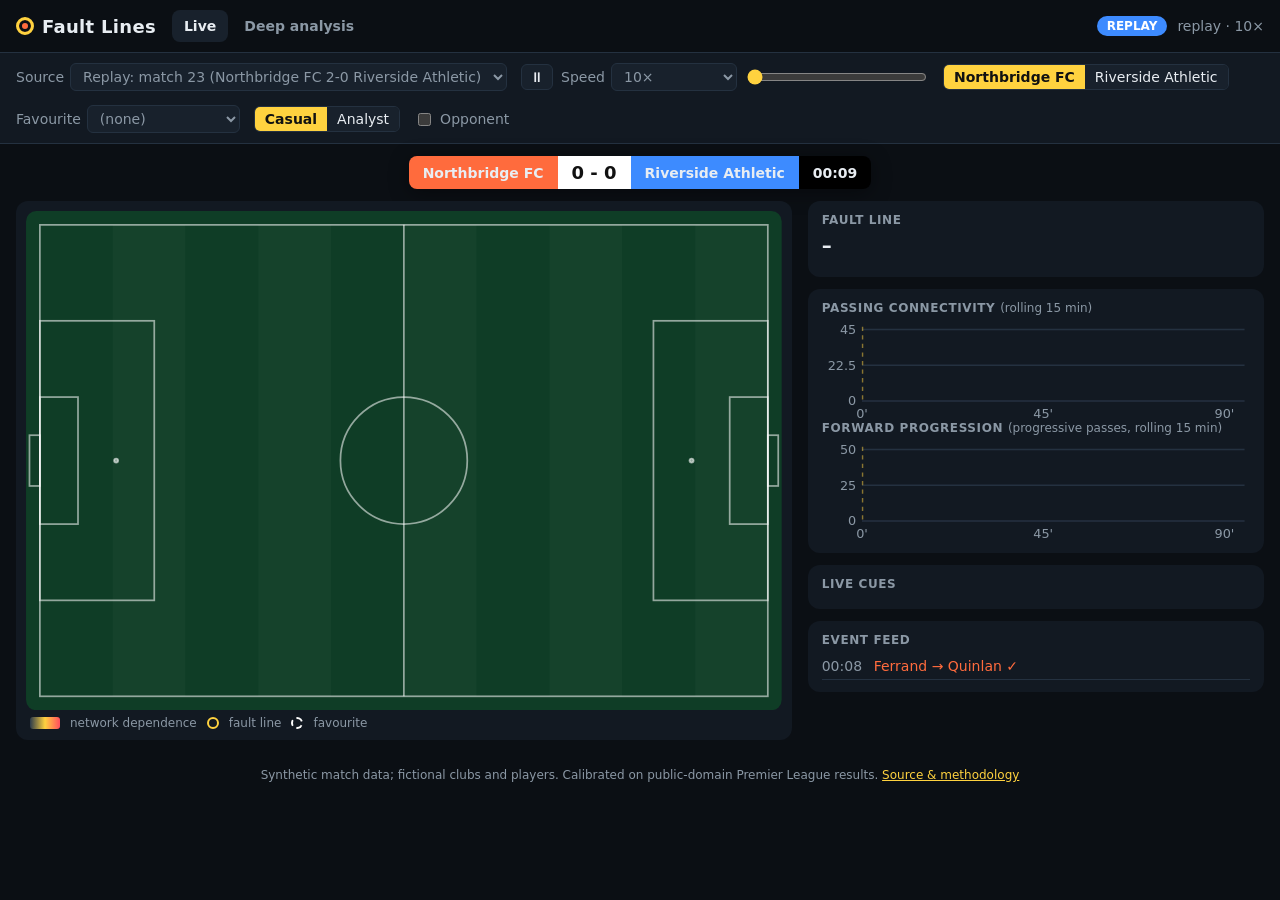
==== web/index.html @ cad47d64 "Add live web page with deep-analysis tab and SSE live feed server Static page (GitHub Pages) with a " ====
<!doctype html>
<html lang="en">
<head>
  <meta charset="utf-8">
  <meta name="viewport" content="width=device-width, initial-scale=1">
  <title>Fault Lines</title>
  <meta name="description" content="Live pass-network intelligence: who holds the team together, and what breaks without them.">
  <link rel="stylesheet" href="style.css">
  <script src="config.js"></script>
  <script type="module" src="app.js"></script>
</head>
<body>
  <header class="top">
    <div class="brand"><span class="logo" aria-hidden="true"></span>Fault Lines</div>
    <nav class="tabs" role="tablist">
      <button role="tab" id="tab-live" aria-selected="true" aria-controls="panel-live">Live</button>
      <button role="tab" id="tab-analysis" aria-selected="false" aria-controls="panel-analysis">Deep analysis</button>
    </nav>
    <div class="status"><span id="badge" class="badge">Connecting…</span><span id="latency" class="muted"></span></div>
  </header>

  <section class="controls" aria-label="View settings">
    <label>Source <select id="source"></select></label>
    <span id="replay-controls" class="replay">
      <button id="play" aria-label="Play or pause">⏸</button>
      <label>Speed <select id="speed">
        <option value="1">1× real time</option><option value="10" selected>10×</option>
        <option value="30">30×</option><option value="60">60×</option></select></label>
      <input id="seek" type="range" min="0" max="5700" value="0" aria-label="Match clock">
    </span>
    <span class="seg" role="radiogroup" aria-label="Follow team">
      <button id="follow-home" role="radio" aria-checked="true"></button>
      <button id="follow-away" role="radio" aria-checked="false"></button>
    </span>
    <label>Favourite <select id="favourite"><option value="">(none)</option></select></label>
    <span class="seg" role="radiogroup" aria-label="Audience">
      <button id="mode-casual" role="radio" aria-checked="true">Casual</button>
      <button id="mode-analyst" role="radio" aria-checked="false">Analyst</button>
    </span>
    <label class="check"><input id="show-opp" type="checkbox"> Opponent</label>
  </section>

  <div class="scorebug" aria-live="polite">
    <span class="team home" id="sb-home"></span>
    <span class="score" id="sb-score">0 - 0</span>
    <span class="team away" id="sb-away"></span>
    <span class="clock" id="sb-clock">00:00</span>
  </div>

  <main>
    <section id="panel-live" role="tabpanel" aria-labelledby="tab-live" class="live-panel">
      <div class="pitch-wrap">
        <svg id="pitch" viewBox="-2 -2 109 72" role="img" aria-label="Passing network on the pitch"></svg>
        <div id="lower-third" class="lower-third" hidden><b id="lt-kind"></b><span id="lt-text"></span></div>
        <div class="legend"><span class="sw frag"></span>network dependence <span class="sw ring"></span>fault line <span class="sw fav"></span>favourite</div>
      </div>
      <aside class="side">
        <div class="card fault">
          <div class="label">Fault line</div>
          <div class="big"><span id="fl-name">–</span><span id="fl-value" class="value"></span></div>
          <p id="fl-text" class="explain"></p>
          <p id="fav-text" class="explain fav-line"></p>
        </div>
        <div class="card">
          <div class="label">Passing connectivity <span class="muted">(rolling 15 min)</span></div>
          <svg id="spark-conn" class="spark" viewBox="0 0 300 70" aria-label="Connectivity over time"></svg>
          <div class="label">Forward progression <span class="muted">(progressive passes, rolling 15 min)</span></div>
          <svg id="spark-prog" class="spark" viewBox="0 0 300 70" aria-label="Progression over time"></svg>
        </div>
        <div class="card">
          <div class="label">Live cues</div>
          <ol id="cues" class="feed"></ol>
        </div>
        <div class="card">
          <div class="label">Event feed</div>
          <ol id="ticker" class="feed ticker"></ol>
        </div>
      </aside>
    </section>

    <section id="panel-analysis" role="tabpanel" aria-labelledby="tab-analysis" class="analysis" hidden>
      <div class="card wide">
        <div class="label">Network dependence over time <span class="muted">(share of teammates' passing connectivity lost without each player; faded = first 15 min, low confidence; click a row)</span></div>
        <div id="heat" class="heat"></div>
      </div>
      <div class="grid2">
        <div class="card">
          <div class="label">Player profile</div>
          <h3 id="pp-name">Choose a player</h3>
          <div id="pp-tiles" class="tiles"></div>
          <svg id="pp-line" class="chart" viewBox="0 0 400 150" aria-label="Player dependence over time"></svg>
          <div class="muted small">Player (gold) vs team average (grey)</div>
        </div>
        <div class="card">
          <div class="label">Pass map <span class="muted">(green completed, red lost)</span></div>
          <svg id="pp-passes" viewBox="-2 -2 109 72" class="mini-pitch" aria-label="Player pass map"></svg>
          <div class="label">Top passing partners <span class="muted">(rolling window)</span></div>
          <div id="pp-partners" class="bars"></div>
        </div>
      </div>
      <div class="grid2">
        <div class="card">
          <div class="label">Team connectivity</div>
          <svg id="tc-conn" class="chart" viewBox="0 0 400 150"></svg>
        </div>
        <div class="card">
          <div class="label">Team progression and ball security</div>
          <svg id="tc-prog" class="chart" viewBox="0 0 400 150"></svg>
          <div class="muted small">Solid: progressive passes per 15 min. Dotted: pass completion %.</div>
        </div>
      </div>
      <div class="grid2">
        <div class="card">
          <div class="label">Analyst read</div>
          <p id="an-text" class="explain"></p>
        </div>
        <div class="card">
          <div class="label">Key moments</div>
          <ol id="moments" class="feed"></ol>
        </div>
      </div>
    </section>
  </main>
  <footer class="muted small">Synthetic match data; fictional clubs and players. Calibrated on public-domain Premier League results.
    <a href="https://github.com/harshul27/faultlines">Source &amp; methodology</a></footer>
</body>
</html>
---- web/style.css ----
:root {
  --bg: #0b0f14; --panel: #121922; --panel-2: #18212c; --line: #243140;
  --text: #e8edf2; --muted: #8b98a5; --home: #ff6b3d; --away: #3d8bff;
  --accent: #ffd23f; --good: #3ccf8e; --bad: #ff4d5e; --pitch: #0f3d26; --pitch-line: rgba(255,255,255,.55);
  font-family: "Inter", "Segoe UI", system-ui, sans-serif; color-scheme: dark;
}
* { box-sizing: border-box; }
[hidden] { display: none !important; }
body { margin: 0; background: var(--bg); color: var(--text); font-size: 14px; }
button, select, input { font: inherit; color: inherit; }
a { color: var(--accent); }
.muted { color: var(--muted); } .small { font-size: 12px; }

.top { display: flex; align-items: center; gap: 16px; padding: 10px 16px; border-bottom: 1px solid var(--line); flex-wrap: wrap; }
.brand { font-weight: 800; letter-spacing: .3px; font-size: 18px; display: flex; align-items: center; gap: 8px; }
.logo { width: 18px; height: 18px; border-radius: 50%; border: 3px solid var(--accent); box-shadow: inset 0 0 0 3px var(--bg), inset 0 0 0 6px var(--home); }
.tabs { display: flex; gap: 4px; }
.tabs button { background: none; border: 0; padding: 8px 12px; border-radius: 8px; color: var(--muted); cursor: pointer; font-weight: 600; }
.tabs button[aria-selected="true"] { background: var(--panel-2); color: var(--text); }
.status { margin-left: auto; display: flex; gap: 10px; align-items: center; }
.badge { white-space: nowrap; padding: 3px 10px; border-radius: 999px; font-weight: 700; font-size: 12px; background: var(--panel-2); }
.badge.live { background: var(--bad); color: #fff; }
.badge.live::before { content: "● "; animation: blink 1.2s infinite; }
.badge.replay { background: var(--away); color: #fff; }
@keyframes blink { 50% { opacity: .3; } }

.controls { display: flex; gap: 14px; flex-wrap: wrap; align-items: center; padding: 10px 16px; background: var(--panel); border-bottom: 1px solid var(--line); }
.controls label { display: flex; gap: 6px; align-items: center; color: var(--muted); }
.controls select, .controls button { background: var(--panel-2); border: 1px solid var(--line); border-radius: 6px; padding: 4px 8px; }
.replay { display: flex; gap: 8px; align-items: center; }
.replay[hidden] { display: none; }
#seek { width: 180px; accent-color: var(--accent); }
.seg { display: inline-flex; border: 1px solid var(--line); border-radius: 6px; overflow: hidden; }
.seg button { border: 0; border-radius: 0; background: var(--panel-2); padding: 4px 10px; cursor: pointer; }
.seg button[aria-checked="true"] { background: var(--accent); color: #111; font-weight: 700; }
.check input { accent-color: var(--accent); }

.scorebug { display: flex; justify-content: center; align-items: stretch; margin: 12px auto 0; width: max-content; max-width: calc(100% - 32px);
  border-radius: 8px; overflow: hidden; font-weight: 800; box-shadow: 0 4px 20px rgba(0,0,0,.4); }
.scorebug > span { padding: 6px 14px; display: flex; align-items: center; }
.scorebug .home { background: var(--home); } .scorebug .away { background: var(--away); }
.scorebug .score { background: #fff; color: #111; font-size: 18px; min-width: 70px; justify-content: center; }
.scorebug .clock { background: #000; font-variant-numeric: tabular-nums; }

main { padding: 12px 16px; }
.live-panel { display: grid; grid-template-columns: minmax(0, 1.7fr) minmax(280px, 1fr); gap: 16px; }
.pitch-wrap { position: relative; background: var(--panel); border-radius: 12px; padding: 10px; align-self: start; }
#pitch { width: 100%; display: block; }
.legend { display: flex; gap: 10px; align-items: center; color: var(--muted); font-size: 12px; padding: 6px 4px 0; flex-wrap: wrap; }
.sw { display: inline-block; width: 12px; height: 12px; border-radius: 50%; }
.sw.frag { background: linear-gradient(90deg, #2b3a4a, var(--accent), var(--bad)); width: 30px; border-radius: 3px; }
.sw.ring { border: 2px solid var(--accent); } .sw.fav { border: 2px dashed #fff; }
.lower-third { position: absolute; left: 24px; bottom: 44px; max-width: 75%; background: rgba(6,10,14,.92); border-left: 5px solid var(--accent);
  padding: 8px 14px; border-radius: 4px; display: flex; flex-direction: column; animation: slidein .35s ease-out; }
.lower-third b { color: var(--accent); text-transform: uppercase; font-size: 11px; letter-spacing: 1px; }
.lower-third span { font-size: 16px; font-weight: 700; }
@keyframes slidein { from { transform: translateX(-30px); opacity: 0; } }

.side { display: flex; flex-direction: column; gap: 12px; min-width: 0; }
.card { background: var(--panel); border-radius: 12px; padding: 12px 14px; min-width: 0; }
.label { color: var(--muted); font-size: 12px; text-transform: uppercase; letter-spacing: .6px; font-weight: 700; margin-bottom: 6px; }
.label .muted { text-transform: none; letter-spacing: 0; font-weight: 400; }
.fault .big { display: flex; justify-content: space-between; align-items: baseline; gap: 8px; font-size: 20px; font-weight: 800; }
.fault .value { color: var(--accent); font-size: 28px; white-space: nowrap; }
.explain { line-height: 1.5; margin: 8px 0 0; }
.fav-line { color: var(--accent); }
.spark, .chart { width: 100%; display: block; }
.feed { list-style: none; margin: 0; padding: 0; max-height: 210px; overflow-y: auto; }
.feed li { padding: 5px 0; border-bottom: 1px solid var(--line); display: flex; gap: 8px; }
.feed time { color: var(--muted); font-variant-numeric: tabular-nums; min-width: 44px; }
.feed .kind { color: var(--accent); font-weight: 700; }
.ticker li.lost { color: var(--bad); } .ticker li.goal { color: var(--accent); font-weight: 800; }

.analysis { display: flex; flex-direction: column; gap: 16px; }
.grid2 { display: grid; grid-template-columns: 1fr 1fr; gap: 16px; }
.heat { display: grid; gap: 2px; overflow-x: auto; }
.heat .row { display: grid; grid-template-columns: 150px 1fr; align-items: center; gap: 8px; cursor: pointer; border-radius: 4px; }
.heat .row:hover, .heat .row.sel { background: var(--panel-2); }
.heat .name { white-space: nowrap; overflow: hidden; text-overflow: ellipsis; font-size: 12px; }
.heat .cells { display: grid; height: 16px; }
.heat .axis { color: var(--muted); font-size: 11px; display: flex; justify-content: space-between; margin-left: 158px; }
.tiles { display: grid; grid-template-columns: repeat(auto-fit, minmax(95px, 1fr)); gap: 8px; margin: 8px 0; }
.tile { background: var(--panel-2); border-radius: 8px; padding: 8px; }
.tile b { display: block; font-size: 20px; } .tile span { color: var(--muted); font-size: 11px; }
h3 { margin: 4px 0; }
.mini-pitch { width: 100%; display: block; }
.bars div { display: grid; grid-template-columns: 130px 1fr 32px; gap: 8px; align-items: center; margin: 4px 0; font-size: 12px; }
.bars i { display: block; height: 8px; border-radius: 4px; background: var(--accent); }
footer { padding: 16px; text-align: center; }

@media (max-width: 900px) {
  .live-panel, .grid2 { grid-template-columns: 1fr; }
  .lower-third { left: 14px; bottom: 40px; max-width: 90%; }
  .lower-third span { font-size: 14px; }
  .heat .row { grid-template-columns: 90px 1fr; } .heat .axis { margin-left: 98px; }
}
.ring { animation: pulse 1.6s ease-in-out infinite; }
@keyframes pulse { 50% { stroke-opacity: .25; stroke-width: 1.2; } }
@media (prefers-reduced-motion: reduce) { .ring, .badge.live::before, .lower-third { animation: none; } }
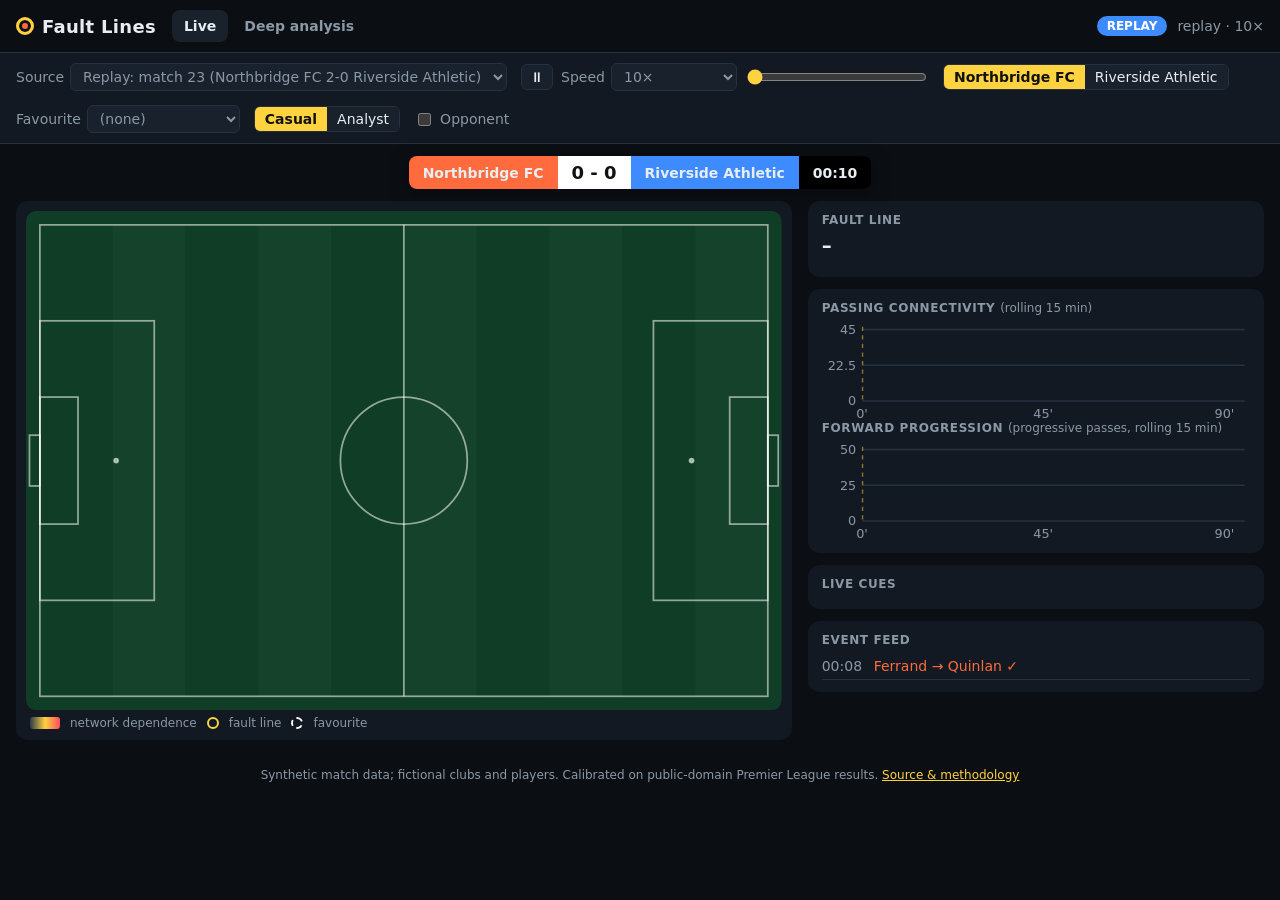
==== commit 5528395d: "Add Foundry explanations endpoint, language picker and container image /explain returns grounded Mic" ====
--- a/web/index.html
+++ b/web/index.html
@@ -37,6 +37,9 @@
       <button id="mode-casual" role="radio" aria-checked="true">Casual</button>
       <button id="mode-analyst" role="radio" aria-checked="false">Analyst</button>
     </span>
+    <label id="lang-wrap" hidden>Language <select id="lang">
+      <option>English</option><option>Spanish</option><option>French</option><option>Portuguese</option>
+      <option>Hindi</option><option>Arabic</option><option>Japanese</option></select></label>
     <label class="check"><input id="show-opp" type="checkbox"> Opponent</label>
   </section>
 
@@ -58,7 +61,8 @@
         <div class="card fault">
           <div class="label">Fault line</div>
           <div class="big"><span id="fl-name">–</span><span id="fl-value" class="value"></span></div>
-          <p id="fl-text" class="explain"></p>
+          <p id="fl-text" class="explain" dir="auto"></p>
+          <div id="fl-source" class="muted small"></div>
           <p id="fav-text" class="explain fav-line"></p>
         </div>
         <div class="card">
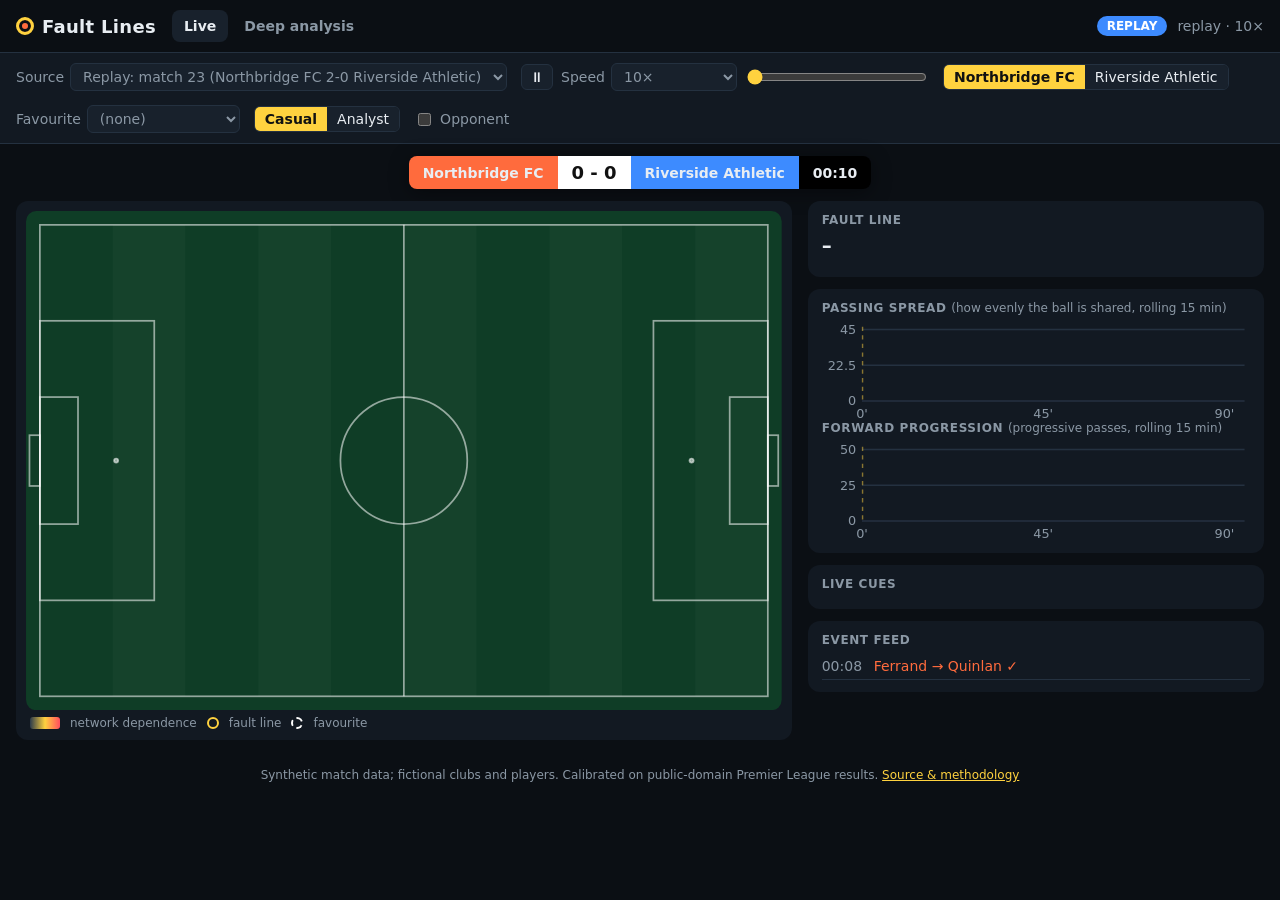
==== commit 93122fb4: "Add multi-agent "Ask the analyst" and fix accuracy gaps Agents on Microsoft Foundry, orchestrated wi" ====
--- a/web/index.html
+++ b/web/index.html
@@ -66,8 +66,8 @@
           <p id="fav-text" class="explain fav-line"></p>
         </div>
         <div class="card">
-          <div class="label">Passing connectivity <span class="muted">(rolling 15 min)</span></div>
-          <svg id="spark-conn" class="spark" viewBox="0 0 300 70" aria-label="Connectivity over time"></svg>
+          <div class="label">Passing spread <span class="muted">(how evenly the ball is shared, rolling 15 min)</span></div>
+          <svg id="spark-conn" class="spark" viewBox="0 0 300 70" aria-label="Passing spread over time"></svg>
           <div class="label">Forward progression <span class="muted">(progressive passes, rolling 15 min)</span></div>
           <svg id="spark-prog" class="spark" viewBox="0 0 300 70" aria-label="Progression over time"></svg>
         </div>
@@ -83,6 +83,16 @@
     </section>
 
     <section id="panel-analysis" role="tabpanel" aria-labelledby="tab-analysis" class="analysis" hidden>
+      <div class="card wide ask">
+        <div class="label">Ask the analyst <span class="muted">(AI agents on Microsoft Foundry · every number checked against the match data)</span></div>
+        <form id="ask-form" class="ask-form">
+          <input id="ask-q" maxlength="300" autocomplete="off" placeholder="e.g. What happens if Ferrand is marked out of the game?" aria-label="Your question">
+          <button type="submit" id="ask-go">Ask</button>
+        </form>
+        <div id="ask-chips" class="chips"></div>
+        <p id="ask-off" class="muted small" hidden>Questions need the live server (AI runs server-side, so no keys ever reach the browser). Replays and charts work without it.</p>
+        <div id="ask-log" class="ask-log" aria-live="polite"></div>
+      </div>
       <div class="card wide">
         <div class="label">Network dependence over time <span class="muted">(share of teammates' passing connectivity lost without each player; faded = first 15 min, low confidence; click a row)</span></div>
         <div id="heat" class="heat"></div>
@@ -104,7 +114,7 @@
       </div>
       <div class="grid2">
         <div class="card">
-          <div class="label">Team connectivity</div>
+          <div class="label">Passing spread <span class="muted">(higher = shared more evenly; lower = play runs through fewer links)</span></div>
           <svg id="tc-conn" class="chart" viewBox="0 0 400 150"></svg>
         </div>
         <div class="card">
--- a/web/style.css
+++ b/web/style.css
@@ -97,3 +97,17 @@
 .ring { animation: pulse 1.6s ease-in-out infinite; }
 @keyframes pulse { 50% { stroke-opacity: .25; stroke-width: 1.2; } }
 @media (prefers-reduced-motion: reduce) { .ring, .badge.live::before, .lower-third { animation: none; } }
+.ask-form { display: flex; gap: 8px; }
+.ask-form input { flex: 1; min-width: 0; background: var(--panel-2); border: 1px solid var(--line); border-radius: 8px; padding: 10px 12px; }
+.ask-form button { background: var(--accent); color: #111; border: 0; border-radius: 8px; padding: 0 18px; font-weight: 800; cursor: pointer; }
+.ask-form button:disabled { opacity: .5; cursor: wait; }
+.chips { display: flex; gap: 6px; flex-wrap: wrap; margin: 10px 0 4px; }
+.chips button { background: var(--panel-2); border: 1px solid var(--line); border-radius: 999px; padding: 4px 10px; font-size: 12px; cursor: pointer; color: var(--muted); }
+.chips button:hover { color: var(--text); border-color: var(--accent); }
+.ask-log { display: flex; flex-direction: column-reverse; gap: 10px; margin-top: 8px; }
+.qa { border-left: 3px solid var(--accent); padding: 4px 0 4px 12px; }
+.qa .q { color: var(--muted); font-size: 12px; } .qa .a { margin: 4px 0; line-height: 1.5; }
+.qa .src { font-size: 11px; color: var(--accent); }
+.qa details { font-size: 12px; color: var(--muted); } .qa summary { cursor: pointer; }
+.qa ol { margin: 6px 0; padding-left: 18px; } .qa li { margin: 2px 0; }
+.qa .err { color: var(--bad); }
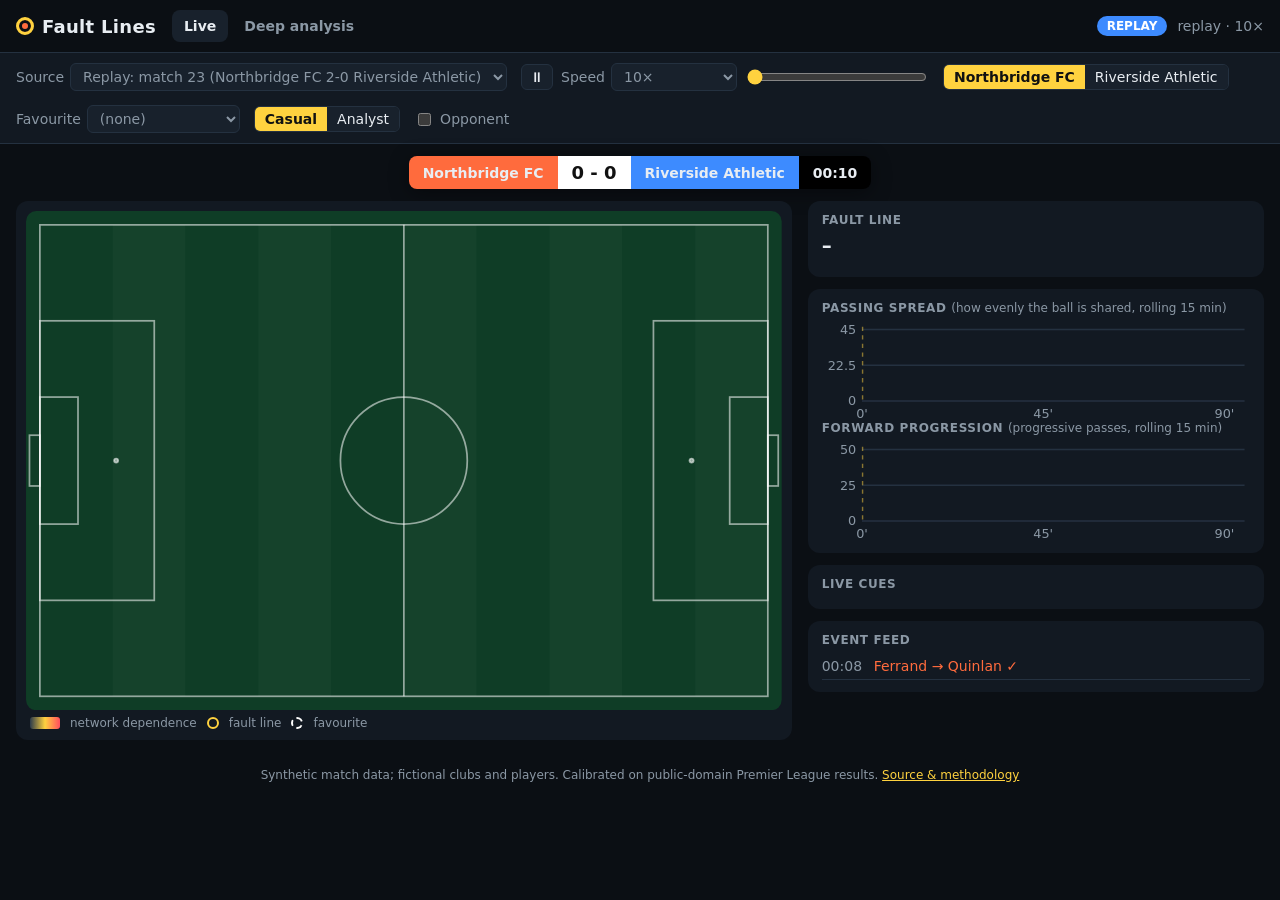
==== commit b2f2fbae: "Game plan: weighted player assessment against the coach's tactics Coach pastes the plan (paragraphs," ====
--- a/web/index.html
+++ b/web/index.html
@@ -94,6 +94,24 @@
         <div id="ask-log" class="ask-log" aria-live="polite"></div>
       </div>
       <div class="card wide">
+        <div class="label">Game plan <span class="muted">(your tactics as paragraphs, bullet points or a sheet: player, position, instruction, priority; applies to the team you follow)</span></div>
+        <textarea id="plan-text" rows="5" maxlength="6000" aria-label="Game plan" placeholder="e.g. Everything goes through Ferrand. Full-backs overlap and deliver into the box. Wingers counter-press high."></textarea>
+        <div class="plan-bar">
+          <button id="plan-apply" type="button" class="primary">Apply plan</button>
+          <label class="filebtn">Load file<input id="plan-file" type="file" accept=".txt,.csv,.tsv,.md"></label>
+          <button id="plan-reset" type="button">Demo plan</button>
+          <span id="plan-src" class="muted small"></span>
+        </div>
+        <div id="plan-read" class="plan-read"></div>
+      </div>
+      <div class="card wide">
+        <div class="label">Squad vs game plan <span class="muted">(plan fit 0-100: 50 = league norm for the role on the metrics your plan weights · load = share of team actions vs what the plan intends · click a player)</span></div>
+        <p id="squad-off" class="muted small" hidden>Player assessment runs on the live server.</p>
+        <div id="exec" class="exec"></div>
+        <div class="table-wrap"><table id="squad" class="squad"></table></div>
+        <div id="squad-detail" class="squad-detail"></div>
+      </div>
+      <div class="card wide">
         <div class="label">Network dependence over time <span class="muted">(share of teammates' passing connectivity lost without each player; faded = first 15 min, low confidence; click a row)</span></div>
         <div id="heat" class="heat"></div>
       </div>
--- a/web/style.css
+++ b/web/style.css
@@ -111,3 +111,27 @@
 .qa details { font-size: 12px; color: var(--muted); } .qa summary { cursor: pointer; }
 .qa ol { margin: 6px 0; padding-left: 18px; } .qa li { margin: 2px 0; }
 .qa .err { color: var(--bad); }
+textarea { font: inherit; color: inherit; width: 100%; background: var(--panel-2); border: 1px solid var(--line); border-radius: 8px; padding: 10px 12px; resize: vertical; line-height: 1.45; }
+.plan-bar { display: flex; gap: 8px; align-items: center; flex-wrap: wrap; margin-top: 8px; }
+.plan-bar button, .filebtn { background: var(--panel-2); border: 1px solid var(--line); border-radius: 8px; padding: 6px 12px; cursor: pointer; font-size: 13px; }
+.plan-bar .primary { background: var(--accent); color: #111; border: 0; font-weight: 800; }
+.plan-bar button:disabled { opacity: .5; cursor: wait; }
+.filebtn input { display: none; }
+.plan-read { display: grid; gap: 4px; margin-top: 10px; font-size: 12px; }
+.plan-read div { display: flex; gap: 8px; flex-wrap: wrap; align-items: baseline; }
+.plan-read b { color: var(--text); } .plan-read span { color: var(--muted); }
+.tag { display: inline-block; border: 1px solid var(--line); border-radius: 999px; padding: 1px 8px; font-size: 11px; color: var(--muted); }
+.tag.good { border-color: var(--good); color: var(--good); } .tag.bad { border-color: var(--bad); color: var(--bad); } .tag.warn { border-color: var(--accent); color: var(--accent); }
+.exec { display: flex; gap: 8px; flex-wrap: wrap; margin: 6px 0 10px; }
+.exec div { background: var(--panel-2); border-radius: 8px; padding: 6px 10px; font-size: 12px; max-width: 360px; }
+.exec b { font-size: 16px; margin-right: 6px; }
+.table-wrap { overflow-x: auto; }
+.squad { width: 100%; border-collapse: collapse; font-size: 12px; }
+.squad th { text-align: left; color: var(--muted); font-weight: 600; padding: 4px 6px; border-bottom: 1px solid var(--line); white-space: nowrap; }
+.squad td { padding: 5px 6px; border-bottom: 1px solid var(--line); vertical-align: middle; }
+.squad tr { cursor: pointer; } .squad tr.sel td { background: var(--panel-2); }
+.squad tbody tr:hover td { background: var(--panel-2); }
+.fit { display: flex; align-items: center; gap: 6px; min-width: 110px; }
+.fit i { display: block; height: 8px; border-radius: 4px; background: var(--muted); }
+.squad-detail { margin-top: 10px; font-size: 13px; line-height: 1.5; }
+.squad-detail ul { margin: 4px 0; padding-left: 18px; }
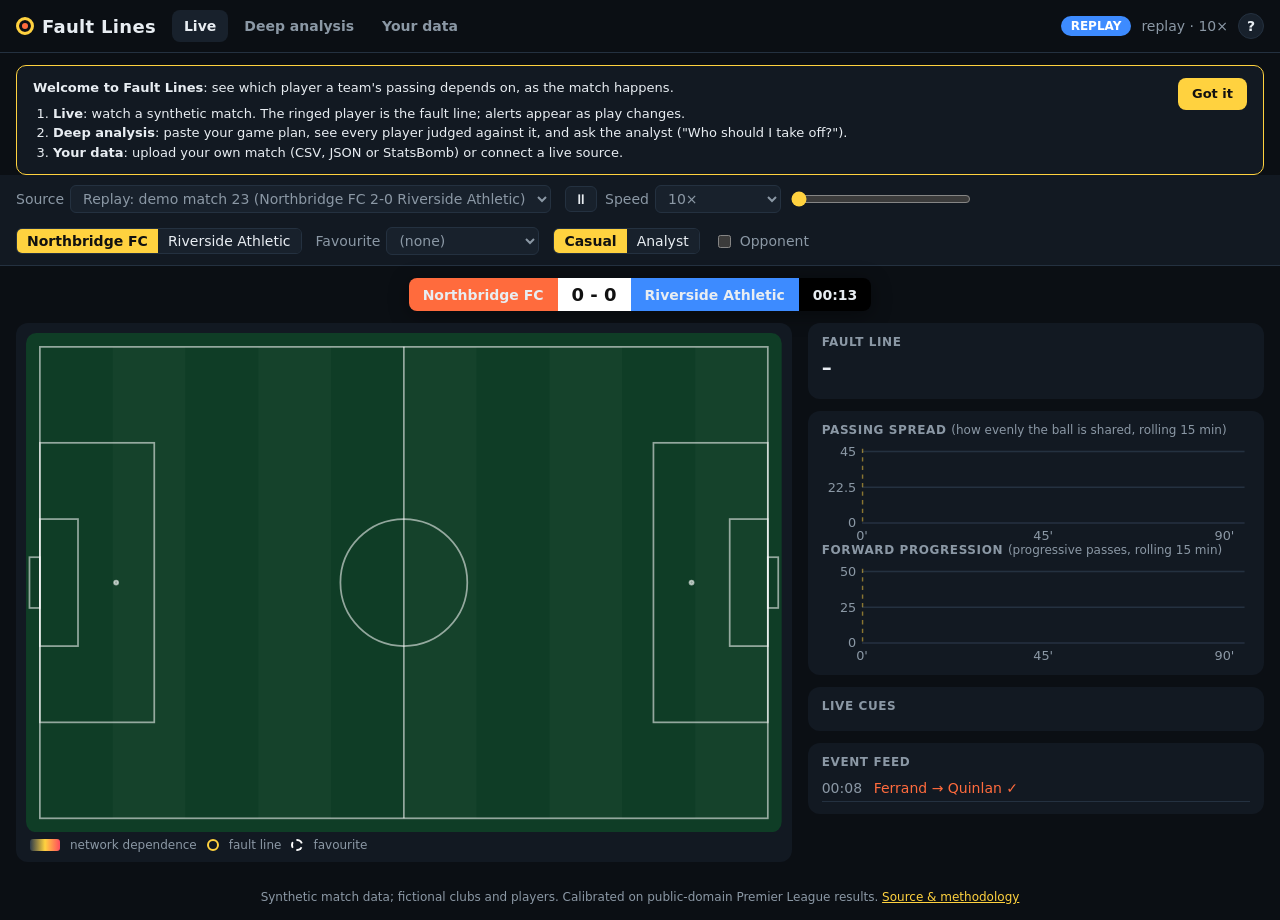
==== commit 0129bf77: "Your data: upload a match or connect a live source; welcome, glossary Users can analyse their own ma" ====
--- a/web/index.html
+++ b/web/index.html
@@ -15,9 +15,21 @@
     <nav class="tabs" role="tablist">
       <button role="tab" id="tab-live" aria-selected="true" aria-controls="panel-live">Live</button>
       <button role="tab" id="tab-analysis" aria-selected="false" aria-controls="panel-analysis">Deep analysis</button>
+      <button role="tab" id="tab-data" aria-selected="false" aria-controls="panel-data">Your data</button>
     </nav>
-    <div class="status"><span id="badge" class="badge">Connecting…</span><span id="latency" class="muted"></span></div>
+    <div class="status"><span id="badge" class="badge">Connecting…</span><span id="latency" class="muted"></span>
+      <button id="help" class="help" type="button" aria-label="What the terms mean">?</button></div>
   </header>
+
+  <section id="welcome" class="welcome" hidden aria-label="Getting started">
+    <div><b>Welcome to Fault Lines</b>: see which player a team's passing depends on, as the match happens.
+      <ol>
+        <li><b>Live</b>: watch a synthetic match. The ringed player is the fault line; alerts appear as play changes.</li>
+        <li><b>Deep analysis</b>: paste your game plan, see every player judged against it, and ask the analyst ("Who should I take off?").</li>
+        <li><b>Your data</b>: upload your own match (CSV, JSON or StatsBomb) or connect a live source.</li>
+      </ol></div>
+    <button id="welcome-close" type="button">Got it</button>
+  </section>
 
   <section class="controls" aria-label="View settings">
     <label>Source <select id="source"></select></label>
@@ -152,7 +164,71 @@
         </div>
       </div>
     </section>
+    <section id="panel-data" role="tabpanel" aria-labelledby="tab-data" class="analysis" hidden>
+      <div class="card wide">
+        <div class="label">Your data <span class="muted">(the demo runs on synthetic matches; what you upload stays in the server's memory only, newest 20, and is never written to disk)</span></div>
+        <div class="grid2">
+          <div>
+            <h3>Upload a match</h3>
+            <p class="muted small">Fault Lines CSV or JSON, or a StatsBomb events file. Start from a sample:
+              <a href="data/sample-match.csv" download>sample CSV</a> · <a href="data/sample-match.json" download>sample JSON</a></p>
+            <div class="form">
+              <label>File <input id="up-file" type="file" accept=".json,.csv,text/csv,application/json"></label>
+              <label>Format <select id="up-format"><option value="auto">Detect automatically</option><option value="csv">Fault Lines CSV</option>
+                <option value="native">Fault Lines JSON</option><option value="statsbomb">StatsBomb events JSON</option></select></label>
+              <label>Home team <input id="up-home" maxlength="60" placeholder="CSV files only"></label>
+              <label>Away team <input id="up-away" maxlength="60" placeholder="CSV files only"></label>
+            </div>
+            <div class="plan-bar"><button id="up-go" class="primary" type="button">Analyse my match</button></div>
+            <p id="up-status" class="small" aria-live="polite"></p>
+          </div>
+          <div>
+            <h3>Connect a live source</h3>
+            <p class="muted small">Open a feed, then push events from your own system as they happen (HTTP POST with a secret token). Everyone watching the feed sees the same live analysis.</p>
+            <textarea id="feed-teams" rows="4" aria-label="Line-ups as JSON" placeholder='{"home": {"name": "Your club", "players": [{"name": "A Player", "role": "CDM"}, ...]}, "away": {...}}'></textarea>
+            <div class="plan-bar"><button id="feed-sample" type="button">Use sample line-ups</button>
+              <button id="feed-open" class="primary" type="button">Open feed</button><span id="feed-status" class="muted small" aria-live="polite"></span></div>
+            <div id="feed-info" hidden>
+              <p class="small">Feed <code id="feed-id"></code> is open. Push events like this:</p>
+              <pre id="feed-curl" class="code"></pre>
+              <div class="plan-bar"><button id="feed-watch" class="primary" type="button">Watch this feed</button>
+                <button id="feed-sim" type="button">Simulate my source</button></div>
+              <p class="muted small">Keep the token private: anyone with it can push to your feed. Feeds close after 3 idle hours.</p>
+            </div>
+          </div>
+        </div>
+        <details class="schema"><summary>Data format</summary>
+          <p class="small">One row (CSV) or object (JSON) per on-ball event, in time order. Coordinates are 0-100 in the acting team's attacking direction: x = 0 its own goal line, y = 0 its left touchline.</p>
+          <table class="squad"><thead><tr><th>Field</th><th>Meaning</th></tr></thead><tbody>
+            <tr><td>t</td><td>seconds since kick-off</td></tr>
+            <tr><td>team</td><td>home or away</td></tr>
+            <tr><td>type</td><td>pass, shot or own_goal</td></tr>
+            <tr><td>player, player_role</td><td>who acted, and their role: GK, RB, RCB, LCB, LB, CDM, RCM, LCM, RW, ST, LW (CSV: once per player is enough)</td></tr>
+            <tr><td>recipient, recipient_role</td><td>who received a completed pass</td></tr>
+            <tr><td>x, y, end_x, end_y</td><td>where the pass or shot started and ended</td></tr>
+            <tr><td>success, pressure</td><td>pass completed; under pressure (true/false)</td></tr>
+            <tr><td>xg, goal</td><td>shots: expected goals from your provider (estimated from distance if missing) and whether it went in</td></tr>
+          </tbody></table>
+          <p class="small muted">StatsBomb files are converted automatically (first team in the file = home). JSON line-ups for a live feed: <code>{"home": {"name", "players": [{"name", "role"}]}, "away": {...}}</code>.</p>
+        </details>
+      </div>
+    </section>
   </main>
+  <dialog id="glossary" aria-labelledby="glossary-title">
+    <h3 id="glossary-title">What the terms mean</h3>
+    <dl>
+      <dt>Fault line</dt><dd>The player whose absence would cost teammates the most passing connections over the last 15 minutes.</dd>
+      <dt>Network dependence</dt><dd>That cost as a percentage. It shows how much play depends on someone now, not certain damage: teams can re-route the ball.</dd>
+      <dt>Passing spread</dt><dd>How evenly the ball is shared. Lower means play runs through fewer links.</dd>
+      <dt>Progressive pass</dt><dd>A completed pass that moves the ball at least about 10 m towards goal.</dd>
+      <dt>Plan fit</dt><dd>0-100: how a player is doing on what your game plan asks of their position. 50 = normal for the position.</dd>
+      <dt>Load vs plan</dt><dd>A player's share of the team's actions against what their position and your plan imply. Overloaded = the team leans on them more than intended.</dd>
+      <dt>Expected points added</dt><dd>Chances created or taken, weighted by how many points a goal was worth at that moment.</dd>
+      <dt>Cues</dt><dd>Broadcast-style alerts when something unusual for the league happens.</dd>
+    </dl>
+    <p class="small muted">How far to trust each number: <a href="https://github.com/harshul27/faultlines/blob/main/reports/evaluation.md" target="_blank" rel="noopener">the evaluation</a>.</p>
+    <form method="dialog"><button>Close</button></form>
+  </dialog>
   <footer class="muted small">Synthetic match data; fictional clubs and players. Calibrated on public-domain Premier League results.
     <a href="https://github.com/harshul27/faultlines">Source &amp; methodology</a></footer>
 </body>
--- a/web/style.css
+++ b/web/style.css
@@ -135,3 +135,18 @@
 .fit i { display: block; height: 8px; border-radius: 4px; background: var(--muted); }
 .squad-detail { margin-top: 10px; font-size: 13px; line-height: 1.5; }
 .squad-detail ul { margin: 4px 0; padding-left: 18px; }
+.help { background: var(--panel-2); border: 1px solid var(--line); border-radius: 50%; width: 26px; height: 26px; cursor: pointer; font-weight: 800; }
+.welcome { display: flex; gap: 16px; align-items: flex-start; justify-content: space-between; margin: 12px 16px 0; padding: 12px 16px;
+  background: var(--panel); border: 1px solid var(--accent); border-radius: 10px; font-size: 13px; line-height: 1.5; }
+.welcome ol { margin: 6px 0 0; padding-left: 20px; }
+.welcome button, dialog button { background: var(--accent); color: #111; border: 0; border-radius: 8px; padding: 6px 14px; font-weight: 800; cursor: pointer; white-space: nowrap; }
+.form { display: grid; grid-template-columns: repeat(auto-fit, minmax(180px, 1fr)); gap: 8px; margin: 8px 0; }
+.form label { display: flex; flex-direction: column; gap: 4px; font-size: 12px; color: var(--muted); }
+.form input, .form select { background: var(--panel-2); border: 1px solid var(--line); border-radius: 6px; padding: 6px 8px; min-width: 0; }
+.analysis h3 { margin: 4px 0 6px; font-size: 15px; }
+.code { background: var(--bg); border: 1px solid var(--line); border-radius: 8px; padding: 10px; font-size: 11px; white-space: pre-wrap; word-break: break-all; }
+.schema { margin-top: 12px; font-size: 13px; } .schema summary { cursor: pointer; color: var(--accent); }
+dialog { background: var(--panel); color: var(--text); border: 1px solid var(--line); border-radius: 12px; max-width: min(560px, calc(100% - 32px)); padding: 16px 20px; }
+dialog::backdrop { background: rgba(0, 0, 0, .6); }
+dialog dt { font-weight: 700; margin-top: 8px; } dialog dd { margin: 2px 0 0; color: var(--muted); font-size: 13px; }
+@media (max-width: 700px) { .welcome { flex-direction: column; } }
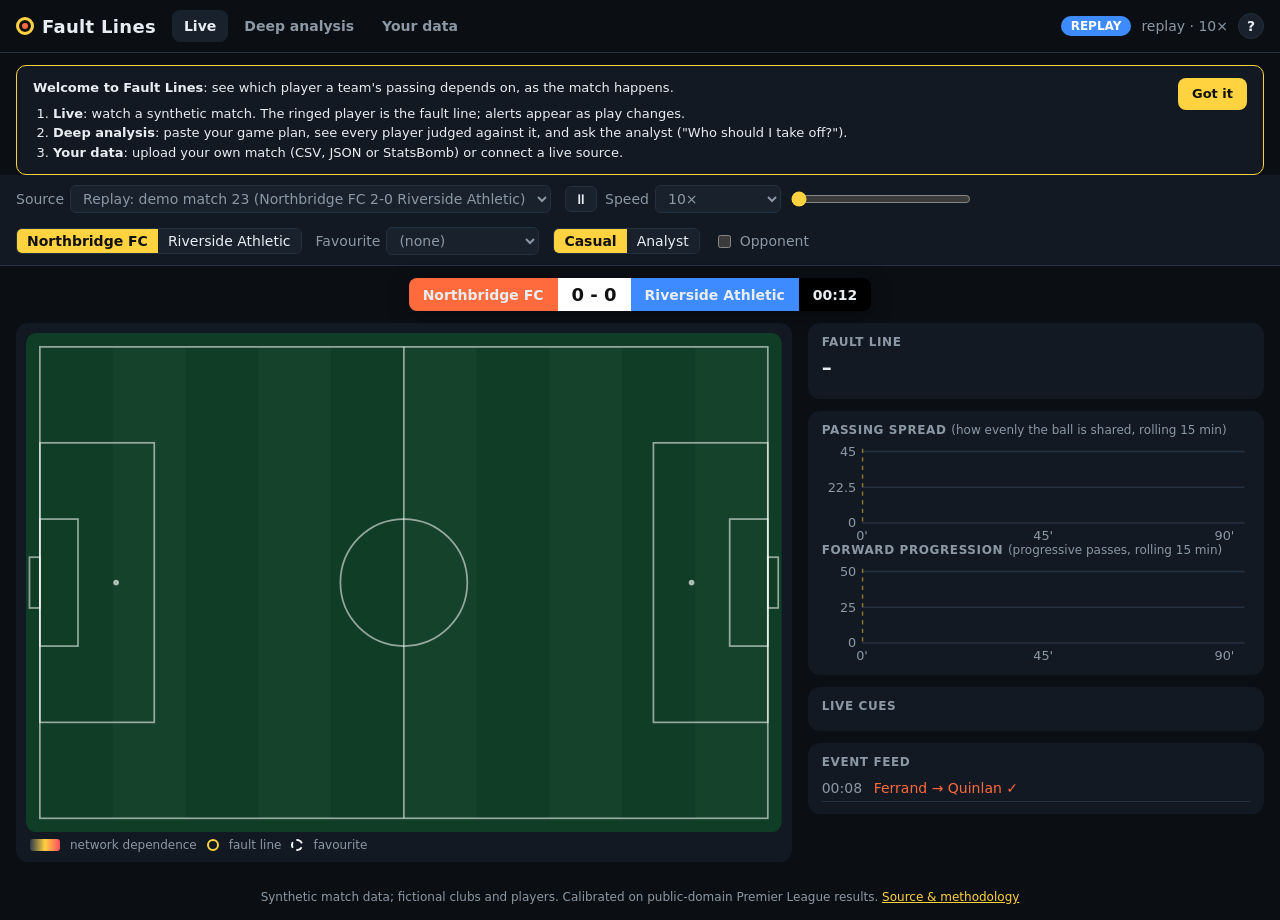
==== commit 934fa0e8: "Data pipeline for outside data: clean, accountable, robust, delivered back pipeline.py: ingest -> st" ====
--- a/web/index.html
+++ b/web/index.html
@@ -170,17 +170,24 @@
         <div class="grid2">
           <div>
             <h3>Upload a match</h3>
-            <p class="muted small">Fault Lines CSV or JSON, or a StatsBomb events file. Start from a sample:
-              <a href="data/sample-match.csv" download>sample CSV</a> · <a href="data/sample-match.json" download>sample JSON</a></p>
+            <p class="muted small">Any CSV (comma, semicolon or tab; column names and spellings vary), Fault Lines JSON, or a StatsBomb
+              events file. Messy is fine: it is cleaned, and you get a quality report and the clean data back. Start from a sample:
+              <a href="data/sample-match.csv" download>sample CSV</a> · <a href="data/sample-match.json" download>sample JSON</a> · <a href="data/sample-messy.csv" download>messy sample (to see the cleaning)</a></p>
             <div class="form">
               <label>File <input id="up-file" type="file" accept=".json,.csv,text/csv,application/json"></label>
               <label>Format <select id="up-format"><option value="auto">Detect automatically</option><option value="csv">Fault Lines CSV</option>
                 <option value="native">Fault Lines JSON</option><option value="statsbomb">StatsBomb events JSON</option></select></label>
               <label>Home team <input id="up-home" maxlength="60" placeholder="CSV files only"></label>
               <label>Away team <input id="up-away" maxlength="60" placeholder="CSV files only"></label>
+              <label>Coordinates <select id="up-scale"><option value="auto">Detect automatically</option><option value="percent">0-100</option>
+                <option value="unit">0-1</option><option value="metres">metres (105 x 68)</option><option value="statsbomb">120 x 80</option></select></label>
+              <label>Attack direction <select id="up-direction"><option value="auto">Detect automatically</option>
+                <option value="attacking">Each team attacks left to right</option><option value="fixed_home_right">Fixed pitch: home attacks right first</option>
+                <option value="fixed_home_left">Fixed pitch: home attacks left first</option></select></label>
             </div>
             <div class="plan-bar"><button id="up-go" class="primary" type="button">Analyse my match</button></div>
             <p id="up-status" class="small" aria-live="polite"></p>
+            <div id="up-report" class="quality" hidden></div>
           </div>
           <div>
             <h3>Connect a live source</h3>
@@ -193,7 +200,10 @@
               <pre id="feed-curl" class="code"></pre>
               <div class="plan-bar"><button id="feed-watch" class="primary" type="button">Watch this feed</button>
                 <button id="feed-sim" type="button">Simulate my source</button></div>
-              <p class="muted small">Keep the token private: anyone with it can push to your feed. Feeds close after 3 idle hours.</p>
+              <p id="feed-quality" class="small"></p>
+              <p class="muted small">Every event is cleaned as it arrives (same rules as uploads); bad or late events are set aside, never
+                fatal. Keep the token private: anyone with it can push to your feed. Feeds close after 3 idle hours.
+                <a id="feed-package" href="#" download>Download the feed's data package</a></p>
             </div>
           </div>
         </div>
--- a/web/style.css
+++ b/web/style.css
@@ -150,3 +150,11 @@
 dialog::backdrop { background: rgba(0, 0, 0, .6); }
 dialog dt { font-weight: 700; margin-top: 8px; } dialog dd { margin: 2px 0 0; color: var(--muted); font-size: 13px; }
 @media (max-width: 700px) { .welcome { flex-direction: column; } }
+.quality { margin-top: 10px; border: 1px solid var(--line); border-radius: 10px; padding: 12px; font-size: 13px; }
+.quality ul { margin: 4px 0 8px; padding-left: 18px; } .quality li { margin: 2px 0; }
+.q-head { display: flex; gap: 10px; align-items: center; flex-wrap: wrap; margin-bottom: 8px; }
+.q-score { font-size: 22px; } .q-score.good { color: var(--good); } .q-score.warn { color: var(--accent); } .q-score.bad { color: var(--bad); }
+.q-dims div { display: grid; grid-template-columns: 120px 1fr 40px; gap: 8px; align-items: center; margin: 3px 0; font-size: 12px; }
+.q-dims i { display: block; height: 7px; border-radius: 4px; background: var(--good); }
+.quality .err { color: var(--bad); font-weight: 700; }
+a.button { display: inline-block; margin-left: 4px; background: var(--accent); color: #111; border-radius: 8px; padding: 6px 12px; font-weight: 800; text-decoration: none; margin-top: 6px; }
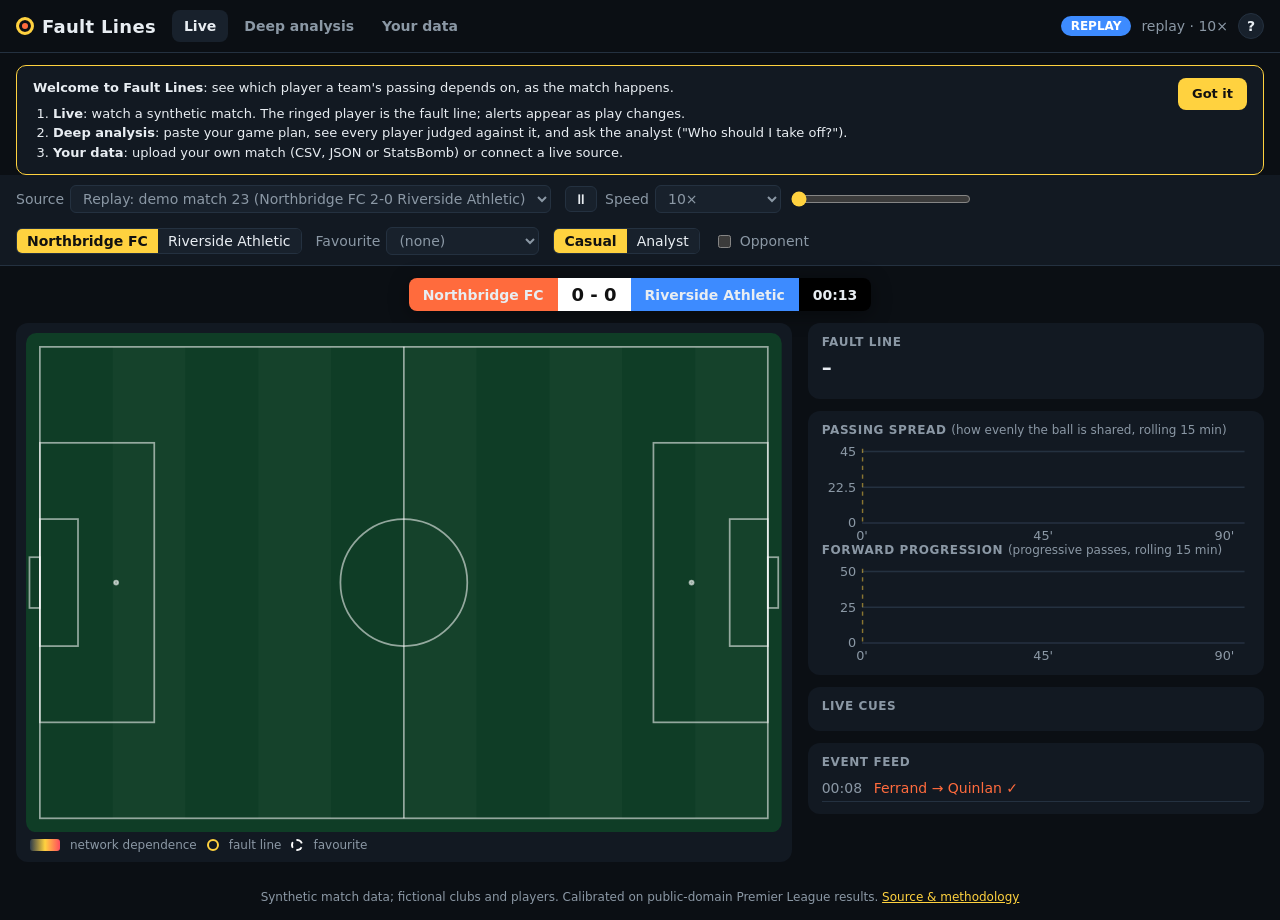
==== commit adf9a906: "Remove the MCP server and its page card Reverts 9db4012 and d7754c2; keeps the CRITERIA demo-availab" ====
(no text change in the page or its own stylesheets)
